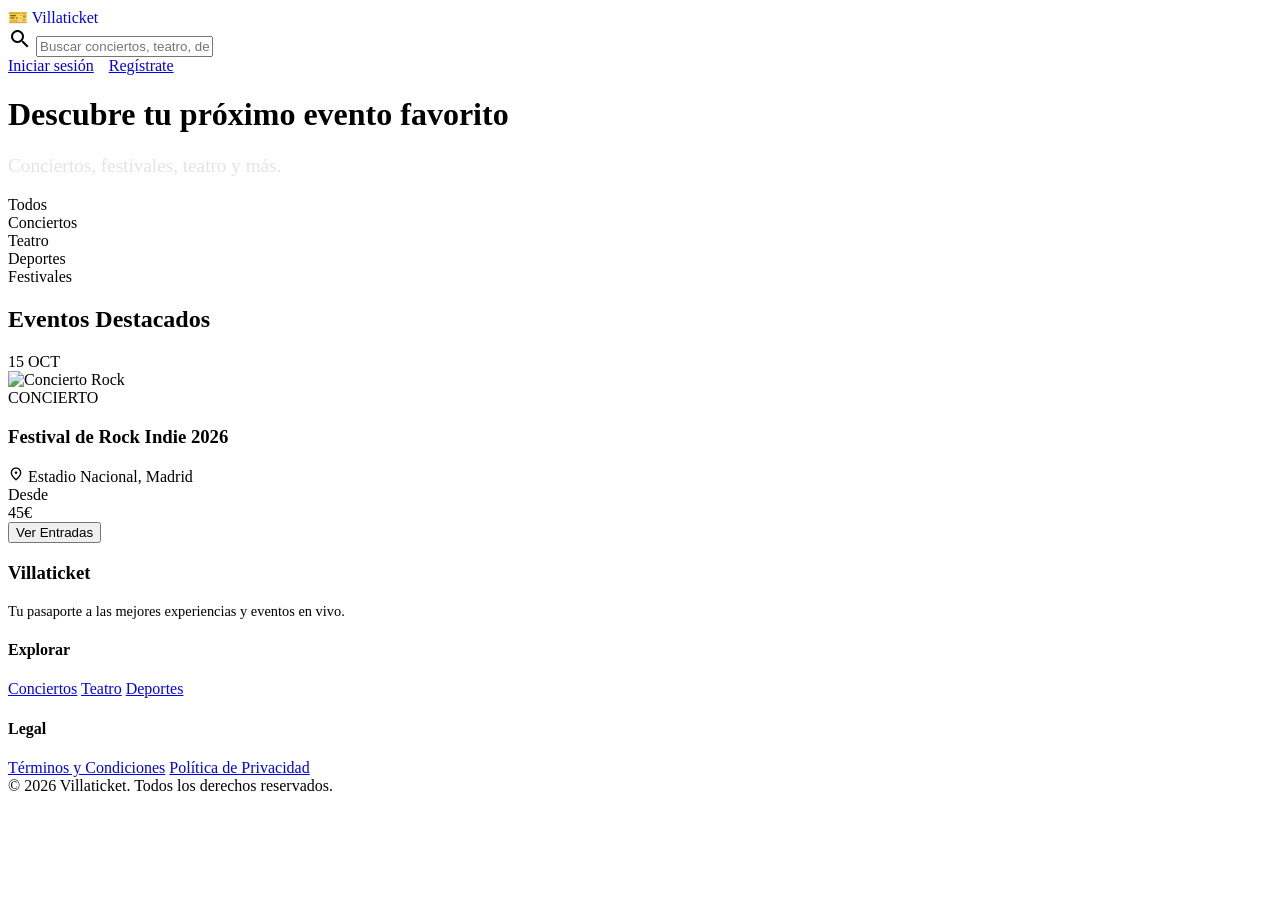
==== src/main/resources/static/index.html @ d1dad152 "actualizacion del frontend" ====
<!DOCTYPE html>
<html lang="es">
<head>
    <meta charset="UTF-8">
    <meta name="viewport" content="width=device-width, initial-scale=1.0">
    <title>Villaticket - Encuentra los mejores eventos</title>
    <link href="https://fonts.googleapis.com/css2?family=Inter:wght@400;500;600;700;800&display=swap" rel="stylesheet">
    <link href="https://fonts.googleapis.com/icon?family=Material+Icons+Outlined" rel="stylesheet">
    <link rel="stylesheet" href="css/styles.css">
</head>
<body>
<nav class="navbar">
    <div class="nav-container">
        <a href="index.html" class="logo-area" style="text-decoration: none;">
            <span>🎫</span> Villaticket
        </a>

        <div class="search-bar">
            <span class="material-icons-outlined">search</span>
            <input type="text" id="searchInput" placeholder="Buscar conciertos, teatro, deportes...">
        </div>

        <div class="nav-links" id="navContainer">
            <div id="nav-auth-links" style="display: flex; gap: 15px; align-items: center;">
                <a href="login.html" class="nav-item">Iniciar sesión</a>
                <a href="registro.html" class="btn btn-primary">Regístrate</a>
            </div>

            <div id="nav-user-links" style="display: none; gap: 15px; align-items: center;">
                <a href="mis-tickets.html" class="nav-item">Mis Entradas</a>
                <a href="#" class="nav-item" id="btnCerrarSesion" style="color: #ff4757;">Cerrar sesión</a>
            </div>
        </div>
    </div>
</nav>

<header class="hero-section">
    <div class="hero-content">
        <h1>Descubre tu próximo evento favorito</h1>
        <p style="color: #e4e4e7; font-size: 1.2rem; margin-top: 10px;">Conciertos, festivales, teatro y más.</p>
    </div>
</header>

<main class="container">
    <div class="filters-section">
        <div class="chip active">Todos</div>
        <div class="chip">Conciertos</div>
        <div class="chip">Teatro</div>
        <div class="chip">Deportes</div>
        <div class="chip">Festivales</div>
    </div>

    <h2 class="section-title">Eventos Destacados</h2>

    <div class="grid-eventos" id="eventosGrid">

        <article class="card-evento">
            <div class="card-image-wrapper">
                <div class="date-badge">
                    <span class="date-day">15</span>
                    <span class="date-month">OCT</span>
                </div>
                <img src="https://images.unsplash.com/photo-1540039155732-68ee23e15b51?ixlib=rb-1.2.1&auto=format&fit=crop&w=600&q=80" alt="Concierto Rock" class="card-img">
            </div>
            <div class="card-body">
                <span class="card-category">CONCIERTO</span>
                <h3 class="card-title">Festival de Rock Indie 2026</h3>
                <div class="card-info">
                    <span class="material-icons-outlined" style="font-size: 16px;">place</span>
                    <span>Estadio Nacional, Madrid</span>
                </div>
                <div class="card-footer">
                    <div class="price-tag">Desde <br><span class="price-amount">45€</span></div>
                    <button class="btn-buy-card">Ver Entradas</button>
                </div>
            </div>
        </article>
    </div>
</main>

<footer class="footer">
    <div class="container footer-content">
        <div class="footer-col">
            <h3 style="color: var(--primary);">Villaticket</h3>
            <p style="color: var(--text-muted); font-size: 0.9rem;">Tu pasaporte a las mejores experiencias y eventos en vivo.</p>
        </div>
        <div class="footer-col">
            <h4>Explorar</h4>
            <a href="#">Conciertos</a>
            <a href="#">Teatro</a>
            <a href="#">Deportes</a>
        </div>
        <div class="footer-col">
            <h4>Legal</h4>
            <a href="#">Términos y Condiciones</a>
            <a href="#">Política de Privacidad</a>
        </div>
    </div>
    <div class="copyright">
        &copy; 2026 Villaticket. Todos los derechos reservados.
    </div>
</footer>

<script src="js/api.js"></script>
<script src="js/auth.js"></script>
<script src="js/index.js"></script> </body>
</html>
---- src/main/resources/static/css/styles.css ----
/* --- ESTILOS ESPECÍFICOS PARA AUTH (LOGIN/REGISTER) --- */

/* Fondo especial para login/registro con un sutil destello rosa */
.auth-body {
    background-color: var(--bg-body);
    background-image: radial-gradient(circle at top right, rgba(255, 45, 85, 0.05), transparent 40%);
    min-height: 100vh;
    display: flex;
    flex-direction: column;
}

.auth-container {
    flex-grow: 1; /* Ocupa el espacio restante bajo el navbar */
    display: flex;
    align-items: center;
    justify-content: center;
    padding: 20px;
}

.auth-card {
    background-color: var(--bg-card);
    width: 100%;
    max-width: 440px;
    padding: 2.5rem;
    border-radius: var(--radius);
    border: 1px solid var(--border);
    /* Sombra suave para darle profundidad */
    box-shadow: 0 10px 40px rgba(0,0,0,0.4);
    animation: fadeIn 0.4s ease-out;
}

@keyframes fadeIn {
    from { opacity: 0; transform: translateY(15px); }
    to { opacity: 1; transform: translateY(0); }
}

.auth-title {
    text-align: center;
    font-size: 1.8rem;
    margin-bottom: 0.5rem;
    color: var(--text-main);
    font-weight: 700;
}

.auth-subtitle {
    text-align: center;
    color: var(--text-muted);
    font-size: 0.95rem;
    margin-bottom: 2rem;
}

/* Selector de Roles estilo Pill (Pastilla) */
.role-selector {
    display: flex;
    background-color: #27272a; /* Fondo oscuro del input */
    padding: 4px;
    border-radius: 8px; /* Bordes suaves */
    margin-bottom: 5px;
    border: 1px solid var(--border);
}

.role-option {
    flex: 1;
    text-align: center;
    padding: 10px;
    cursor: pointer;
    border-radius: 6px; /* Bordes interiores */
    font-size: 0.9rem;
    font-weight: 600;
    color: var(--text-muted);
    transition: all 0.2s ease;
    user-select: none;
}

.role-option:hover {
    color: var(--text-main);
}

/* El botón seleccionado se enciende con tu color principal */
.role-option.active {
    background-color: var(--primary);
    color: white;
    /* Sombra sutil del color primario */
    box-shadow: 0 4px 12px rgba(255, 45, 85, 0.3);
}

/* Enlaces del pie del formulario */
.auth-footer {
    text-align: center;
    margin-top: 1.5rem;
    font-size: 0.9rem;
    color: var(--text-muted);
}

.auth-link {
    color: var(--primary);
    text-decoration: none;
    font-weight: 600;
    transition: 0.3s;
}

.auth-link:hover {
    color: var(--primary-hover);
    text-decoration: underline;
}

.error-msg {
    background-color: rgba(255, 45, 85, 0.1);
    color: var(--primary);
    border: 1px solid rgba(255, 45, 85, 0.3);
    padding: 10px;
    border-radius: 8px;
    font-size: 0.85rem;
    margin-bottom: 15px;
    display: none;
    text-align: center;
}
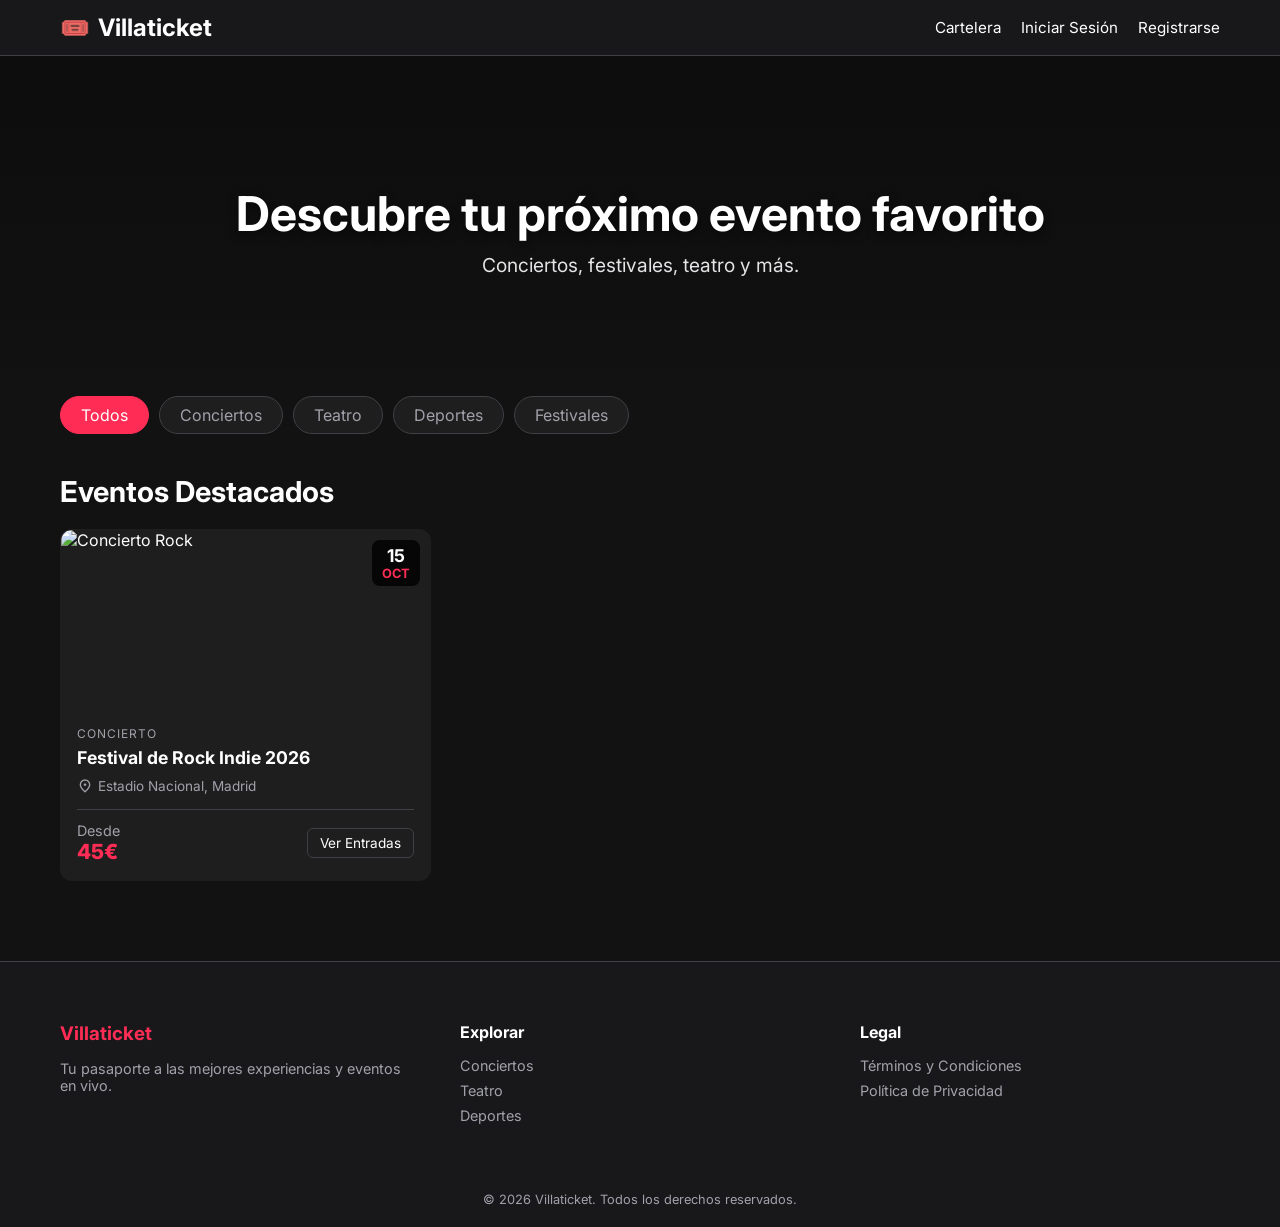
==== commit 37153117: "actualizacion lector qr" ====
--- a/src/main/resources/static/index.html
+++ b/src/main/resources/static/index.html
@@ -11,25 +11,20 @@
 <body>
 <nav class="navbar">
     <div class="nav-container">
-        <a href="index.html" class="logo-area" style="text-decoration: none;">
-            <span>🎫</span> Villaticket
+        <a href="index.html" class="logo-area" style="text-decoration: none; color: white; font-weight: bold; font-size: 1.5rem;">
+            <span>🎟️</span> Villaticket
         </a>
+        <div class="nav-links">
+            <a href="index.html" class="nav-item">Cartelera</a>
 
-        <div class="search-bar">
-            <span class="material-icons-outlined">search</span>
-            <input type="text" id="searchInput" placeholder="Buscar conciertos, teatro, deportes...">
-        </div>
+            <a href="login.html" id="navLogin" class="nav-item">Iniciar Sesión</a>
+            <a href="registro.html" id="navRegistro" class="nav-item">Registrarse</a>
 
-        <div class="nav-links" id="navContainer">
-            <div id="nav-auth-links" style="display: flex; gap: 15px; align-items: center;">
-                <a href="login.html" class="nav-item">Iniciar sesión</a>
-                <a href="registro.html" class="btn btn-primary">Regístrate</a>
-            </div>
+            <a href="mis-tickets.html" id="navMisTickets" class="nav-item" style="display: none;">Mis Tickets</a>
 
-            <div id="nav-user-links" style="display: none; gap: 15px; align-items: center;">
-                <a href="mis-tickets.html" class="nav-item">Mis Entradas</a>
-                <a href="#" class="nav-item" id="btnCerrarSesion" style="color: #ff4757;">Cerrar sesión</a>
-            </div>
+            <a href="dashboard-vendedor.html" id="navAdmin" class="nav-item" style="display: none; background: #ff4757; color: white; border-radius: 5px;">Dashboard</a>
+
+            <a href="#" id="navLogout" class="nav-item" style="display: none; color: #ff4757;" onclick="Auth.cerrarSesion()">Cerrar Sesión</a>
         </div>
     </div>
 </nav>
--- a/src/main/resources/static/css/styles.css
+++ b/src/main/resources/static/css/styles.css
@@ -114,4 +114,584 @@
     margin-bottom: 15px;
     display: none;
     text-align: center;
+}
+
+
+/*------- diseños de eliminar despues --------------*/
+
+:root {
+    /* Paleta Oscura inspirada en Joinnus pero Dark */
+    --bg-body: #121212;        /* Fondo muy oscuro */
+    --bg-card: #1e1e1e;        /* Tarjetas un poco más claras */
+    --bg-header: #18181b;      /* Header sólido */
+
+    /* Colores de Acento */
+    --primary: #ff2d55;        /* El Rojo/Rosa Joinnus vibrante */
+    --primary-hover: #e01b42;
+
+    /* Textos */
+    --text-main: #ffffff;
+    --text-muted: #a1a1aa;
+
+    /* Bordes y UI */
+    --border: #3f3f46;
+    --radius: 12px;
+}
+
+* {
+    margin: 0;
+    padding: 0;
+    box-sizing: border-box;
+    font-family: 'Inter', sans-serif; /* Tipografía moderna */
+}
+
+body {
+    background-color: var(--bg-body);
+    color: var(--text-main);
+}
+
+/* --- NAVBAR --- */
+.navbar {
+    background-color: var(--bg-header);
+    border-bottom: 1px solid var(--border);
+    position: sticky;
+    top: 0;
+    z-index: 1000;
+    padding: 0.8rem 0;
+}
+
+.nav-container {
+    max-width: 1200px;
+    margin: 0 auto;
+    display: flex;
+    justify-content: space-between;
+    align-items: center;
+    padding: 0 20px;
+}
+
+.logo-area {
+    display: flex;
+    align-items: center;
+    gap: 8px;
+    color: var(--primary);
+    font-weight: 700;
+    font-size: 1.4rem;
+    cursor: pointer;
+}
+
+/* Barra de Búsqueda estilo Joinnus */
+.search-bar {
+    background-color: #27272a;
+    border-radius: 50px;
+    padding: 8px 16px;
+    display: flex;
+    align-items: center;
+    width: 40%;
+    border: 1px solid transparent;
+    transition: 0.3s;
+}
+
+.search-bar:focus-within {
+    border-color: var(--primary);
+    background-color: #000;
+}
+
+.search-bar input {
+    background: transparent;
+    border: none;
+    outline: none;
+    color: white;
+    margin-left: 10px;
+    width: 100%;
+}
+
+.search-bar .material-icons-outlined {
+    color: var(--text-muted);
+}
+
+.nav-links {
+    display: flex;
+    align-items: center;
+    gap: 20px;
+}
+
+.nav-item {
+    color: var(--text-main);
+    text-decoration: none;
+    font-size: 0.95rem;
+    transition: 0.3s;
+}
+
+.nav-item:hover { color: var(--primary); }
+
+.btn {
+    padding: 8px 20px;
+    border-radius: 6px;
+    text-decoration: none;
+    font-weight: 600;
+    font-size: 0.9rem;
+    transition: 0.3s;
+}
+
+.btn-text { color: var(--text-main); }
+.btn-text:hover { color: var(--primary); }
+
+.btn-primary {
+    background-color: var(--primary);
+    color: white;
+}
+
+.btn-primary:hover {
+    background-color: var(--primary-hover);
+    transform: translateY(-2px);
+}
+
+/* --- HERO --- */
+.hero-section {
+    height: 350px;
+    background: linear-gradient(to bottom, rgba(0,0,0,0.3), var(--bg-body)),
+                url('https://images.unsplash.com/photo-1492684223066-81342ee5ff30?ixlib=rb-1.2.1&auto=format&fit=crop&w=1350&q=80');
+    background-size: cover;
+    background-position: center;
+    display: flex;
+    align-items: center;
+    justify-content: center;
+    text-align: center;
+}
+
+.hero-content h1 {
+    font-size: 3rem;
+    margin-bottom: 10px;
+    text-shadow: 0 4px 10px rgba(0,0,0,0.5);
+}
+
+/* --- FILTERS / CHIPS --- */
+.container {
+    max-width: 1200px;
+    margin: 0 auto;
+    padding: 20px;
+}
+
+.filters-section {
+    display: flex;
+    gap: 10px;
+    overflow-x: auto;
+    padding-bottom: 10px;
+    margin-top: -30px; /* Efecto flotante sobre el hero */
+    position: relative;
+    z-index: 10;
+}
+
+.chip {
+    background-color: var(--bg-card);
+    border: 1px solid var(--border);
+    color: var(--text-muted);
+    padding: 8px 20px;
+    border-radius: 20px;
+    cursor: pointer;
+    white-space: nowrap;
+    transition: 0.3s;
+}
+
+.chip:hover, .chip.active {
+    background-color: var(--primary);
+    color: white;
+    border-color: var(--primary);
+}
+
+/* --- GRID CARDS --- */
+.section-title {
+    margin: 30px 0 20px 0;
+    font-size: 1.8rem;
+}
+
+.grid-eventos {
+    display: grid;
+    grid-template-columns: repeat(auto-fill, minmax(280px, 1fr)); /* Responsive Grid */
+    gap: 24px;
+}
+
+/* Tarjeta estilo Joinnus Dark */
+.card-evento {
+    background-color: var(--bg-card);
+    border-radius: var(--radius);
+    overflow: hidden;
+    transition: transform 0.3s, box-shadow 0.3s;
+    border: 1px solid transparent;
+    display: flex;
+    flex-direction: column;
+}
+
+.card-evento:hover {
+    transform: translateY(-5px);
+    border-color: var(--border);
+    box-shadow: 0 10px 30px rgba(0,0,0,0.5);
+}
+
+.card-image-wrapper {
+    position: relative;
+    height: 180px;
+}
+
+.card-img {
+    width: 100%;
+    height: 100%;
+    object-fit: cover;
+}
+
+/* Badge de fecha sobre la imagen */
+.date-badge {
+    position: absolute;
+    top: 10px;
+    right: 10px;
+    background-color: rgba(0,0,0,0.8);
+    color: white;
+    padding: 5px 10px;
+    border-radius: 8px;
+    font-size: 0.8rem;
+    font-weight: bold;
+    text-align: center;
+    backdrop-filter: blur(4px);
+}
+
+.date-day { font-size: 1.1rem; display: block; }
+.date-month { text-transform: uppercase; color: var(--primary); }
+
+.card-body {
+    padding: 16px;
+    display: flex;
+    flex-direction: column;
+    flex-grow: 1;
+}
+
+.card-category {
+    font-size: 0.75rem;
+    color: var(--text-muted);
+    text-transform: uppercase;
+    letter-spacing: 1px;
+    margin-bottom: 5px;
+}
+
+.card-title {
+    font-size: 1.1rem;
+    font-weight: 700;
+    margin-bottom: 8px;
+    line-height: 1.4;
+    color: var(--text-main);
+}
+
+.card-info {
+    display: flex;
+    align-items: center;
+    gap: 5px;
+    color: var(--text-muted);
+    font-size: 0.85rem;
+    margin-bottom: 15px;
+}
+
+.card-footer {
+    margin-top: auto;
+    display: flex;
+    justify-content: space-between;
+    align-items: center;
+    border-top: 1px solid var(--border);
+    padding-top: 12px;
+}
+
+.price-tag {
+    font-size: 0.9rem;
+    color: var(--text-muted);
+}
+
+.price-amount {
+    font-size: 1.3rem;
+    font-weight: 800;
+    color: var(--primary);
+}
+
+.btn-buy-card {
+    background-color: transparent;
+    color: var(--text-main);
+    border: 1px solid var(--border);
+    padding: 6px 12px;
+    border-radius: 6px;
+    cursor: pointer;
+    font-size: 0.85rem;
+    transition: 0.3s;
+}
+
+.btn-buy-card:hover {
+    background-color: var(--text-main);
+    color: black;
+}
+
+/* --- FOOTER --- */
+.footer {
+    background-color: var(--bg-header);
+    margin-top: 60px;
+    padding: 40px 0 20px 0;
+    border-top: 1px solid var(--border);
+}
+
+.footer-content {
+    display: grid;
+    grid-template-columns: repeat(auto-fit, minmax(200px, 1fr));
+    gap: 40px;
+}
+
+.footer-col h3, .footer-col h4 {
+    color: var(--text-main);
+    margin-bottom: 15px;
+}
+
+.footer-col a {
+    display: block;
+    color: var(--text-muted);
+    text-decoration: none;
+    margin-bottom: 8px;
+    font-size: 0.9rem;
+}
+
+.footer-col a:hover { color: var(--primary); }
+
+.copyright {
+    text-align: center;
+    margin-top: 40px;
+    color: var(--text-muted);
+    font-size: 0.8rem;
+}
+
+/* RESPONSIVE */
+@media (max-width: 768px) {
+    .nav-links, .search-bar { display: none; } /* En móvil simplificamos */
+    .hero-content h1 { font-size: 2rem; }
+}
+
+/* --- ESTILOS DE AUTENTICACIÓN (LOGIN/REGISTER) --- */
+
+.auth-body {
+    background-image: radial-gradient(circle at top right, rgba(255, 45, 85, 0.1), transparent 40%),
+                      radial-gradient(circle at bottom left, rgba(108, 92, 231, 0.1), transparent 40%);
+}
+
+.auth-container {
+    min-height: calc(100vh - 140px); /* Restamos header/footer aprox */
+    display: flex;
+    align-items: center;
+    justify-content: center;
+    padding: 20px;
+}
+
+.auth-card {
+    background-color: var(--bg-card);
+    width: 100%;
+    max-width: 420px;
+    padding: 2.5rem;
+    border-radius: var(--radius);
+    border: 1px solid var(--border);
+    box-shadow: 0 15px 35px rgba(0,0,0,0.5);
+    animation: fadeIn 0.5s ease-out;
+}
+
+@keyframes fadeIn {
+    from { opacity: 0; transform: translateY(20px); }
+    to { opacity: 1; transform: translateY(0); }
+}
+
+.auth-title {
+    text-align: center;
+    font-size: 1.8rem;
+    margin-bottom: 0.5rem;
+    color: var(--text-main);
+}
+
+.auth-subtitle {
+    text-align: center;
+    color: var(--text-muted);
+    font-size: 0.9rem;
+    margin-bottom: 2rem;
+}
+
+/* Campos de Formulario */
+.form-group {
+    margin-bottom: 1.2rem;
+}
+
+.form-label {
+    display: block;
+    margin-bottom: 8px;
+    font-size: 0.85rem;
+    color: var(--text-muted);
+    font-weight: 500;
+}
+
+.form-control {
+    width: 100%;
+    background-color: #27272a; /* Input oscuro */
+    border: 1px solid var(--border);
+    padding: 12px 16px;
+    border-radius: 8px;
+    color: white;
+    font-size: 1rem;
+    outline: none;
+    transition: 0.3s;
+}
+
+.form-control:focus {
+    border-color: var(--primary);
+    box-shadow: 0 0 0 3px rgba(255, 45, 85, 0.2);
+}
+
+/* Selector de Rol (Cliente vs Vendedor) */
+.role-selector {
+    display: flex;
+    background-color: #27272a;
+    padding: 5px;
+    border-radius: 50px;
+    margin-bottom: 20px;
+    border: 1px solid var(--border);
+}
+
+.role-option {
+    flex: 1;
+    text-align: center;
+    padding: 10px;
+    cursor: pointer;
+    border-radius: 50px;
+    font-size: 0.9rem;
+    font-weight: 600;
+    color: var(--text-muted);
+    transition: 0.3s;
+    user-select: none; /* Evita que se seleccione el texto */
+}
+
+/* La clase .active se pone con JS */
+.role-option.active {
+    background-color: var(--primary);
+    color: white;
+    box-shadow: 0 2px 10px rgba(255, 45, 85, 0.4);
+}
+
+/* Footer del Formulario */
+.auth-footer {
+    text-align: center;
+    margin-top: 1.5rem;
+    font-size: 0.9rem;
+    color: var(--text-muted);
+}
+
+.auth-link {
+    color: var(--primary);
+    text-decoration: none;
+    font-weight: 600;
+}
+
+.auth-link:hover { text-decoration: underline; }
+
+/* Mensaje de Error */
+.error-msg {
+    color: #ff4757;
+    font-size: 0.85rem;
+    margin-top: 5px;
+    display: none; /* Se muestra con JS */
+}
+
+/* --- ESTILOS CREAR EVENTO --- */
+.upload-area {
+    border: 2px dashed var(--border);
+    border-radius: var(--radius);
+    padding: 40px;
+    text-align: center;
+    cursor: pointer;
+    transition: 0.3s;
+    background-color: rgba(255,255,255,0.02);
+}
+
+.upload-area:hover {
+    border-color: var(--primary);
+    background-color: rgba(255, 45, 85, 0.05);
+}
+
+.upload-icon { font-size: 3rem; color: var(--text-muted); margin-bottom: 10px; }
+
+/* --- ESTILOS MIS TICKETS (El diseño "Entrada Real") --- */
+.ticket-container {
+    display: flex;
+    flex-direction: column;
+    gap: 20px;
+}
+
+.ticket-card-real {
+    display: flex;
+    background-color: var(--bg-card);
+    border-radius: var(--radius);
+    overflow: hidden;
+    border: 1px solid var(--border);
+    position: relative;
+    height: 200px;
+    transition: 0.3s;
+}
+
+.ticket-card-real:hover {
+    box-shadow: 0 10px 30px rgba(0,0,0,0.5);
+    transform: translateX(5px);
+}
+
+/* Parte Izquierda (Info Evento) */
+.ticket-left {
+    flex: 1; /* Ocupa todo el espacio posible */
+    padding: 25px;
+    display: flex;
+    flex-direction: column;
+    justify-content: center;
+    border-right: 2px dashed #3f3f46; /* Línea de corte */
+    position: relative;
+}
+
+/* Los "mordiscos" o agujeros del ticket */
+.ticket-left::after, .ticket-left::before {
+    content: '';
+    position: absolute;
+    right: -10px;
+    width: 20px;
+    height: 20px;
+    background-color: var(--bg-body); /* Color del fondo de la web */
+    border-radius: 50%;
+}
+.ticket-left::before { top: -10px; }
+.ticket-left::after { bottom: -10px; }
+
+.ticket-event-title { font-size: 1.5rem; font-weight: 700; color: var(--text-main); margin-bottom: 10px;}
+.ticket-meta { color: var(--text-muted); margin-bottom: 5px; display: flex; align-items: center; gap: 5px;}
+
+/* Parte Derecha (QR) */
+.ticket-right {
+    width: 200px;
+    display: flex;
+    align-items: center;
+    justify-content: center;
+    background-color: white; /* El QR necesita contraste */
+    padding: 10px;
+    flex-shrink: 0;
+}
+
+/* ESTADO DEL TICKET (Badge) */
+.ticket-status {
+    display: inline-block;
+    padding: 4px 10px;
+    border-radius: 4px;
+    font-size: 0.8rem;
+    font-weight: bold;
+    margin-top: 10px;
+}
+.status-valid { background-color: rgba(0, 184, 148, 0.2); color: #00b894; border: 1px solid #00b894;}
+.status-used { background-color: rgba(255, 255, 255, 0.1); color: #b2bec3; border: 1px solid #636e72;}
+
+/* Responsive para tickets */
+@media (max-width: 768px) {
+    .ticket-card-real { flex-direction: column; height: auto; }
+    .ticket-left { border-right: none; border-bottom: 2px dashed #3f3f46; }
+    .ticket-right { width: 100%; padding: 20px; }
+    /* Ajuste agujeros */
+    .ticket-left::after, .ticket-left::before { right: auto; left: -10px; } /* Simplificado para móvil */
 }
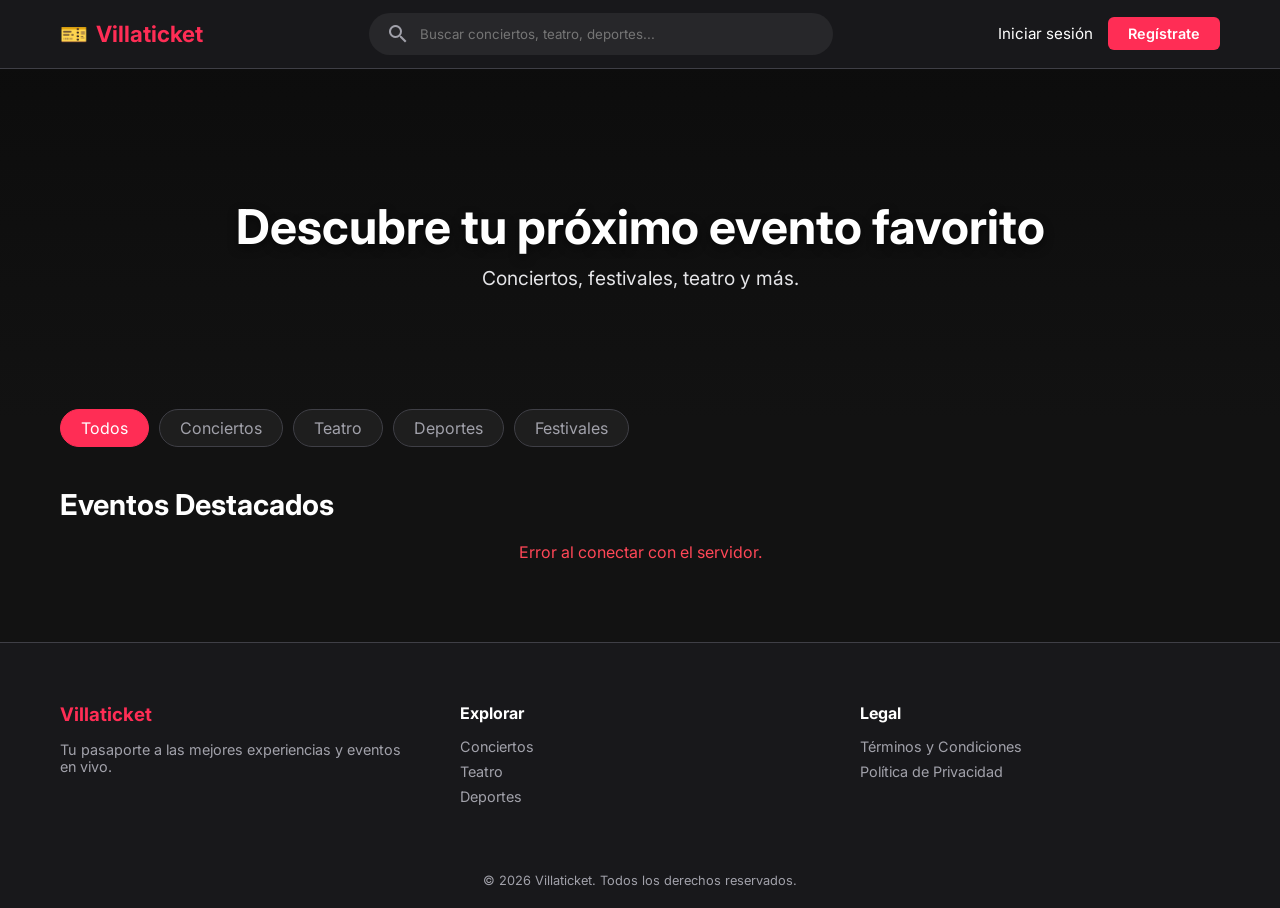
==== commit ee301cfa: "actualizacion lector qr2" ====
--- a/src/main/resources/static/index.html
+++ b/src/main/resources/static/index.html
@@ -11,20 +11,28 @@
 <body>
 <nav class="navbar">
     <div class="nav-container">
-        <a href="index.html" class="logo-area" style="text-decoration: none; color: white; font-weight: bold; font-size: 1.5rem;">
-            <span>🎟️</span> Villaticket
+        <a href="index.html" class="logo-area" style="text-decoration: none;">
+            <span>🎫</span> Villaticket
         </a>
-        <div class="nav-links">
-            <a href="index.html" class="nav-item">Cartelera</a>
 
-            <a href="login.html" id="navLogin" class="nav-item">Iniciar Sesión</a>
-            <a href="registro.html" id="navRegistro" class="nav-item">Registrarse</a>
+        <div class="search-bar">
+            <span class="material-icons-outlined">search</span>
+            <input type="text" id="searchInput" placeholder="Buscar conciertos, teatro, deportes...">
+        </div>
 
-            <a href="mis-tickets.html" id="navMisTickets" class="nav-item" style="display: none;">Mis Tickets</a>
+        <div class="nav-links" id="navContainer">
+            <div id="nav-auth-links" style="display: flex; gap: 15px; align-items: center;">
+                <a href="login.html" class="nav-item">Iniciar sesión</a>
+                <a href="registro.html" class="btn btn-primary">Regístrate</a>
+            </div>
 
-            <a href="dashboard-vendedor.html" id="navAdmin" class="nav-item" style="display: none; background: #ff4757; color: white; border-radius: 5px;">Dashboard</a>
+            <div id="nav-user-links" style="display: none; gap: 15px; align-items: center;">
+                <a href="mis-tickets.html" id="navMisTickets" class="nav-item">Mis Entradas</a>
 
-            <a href="#" id="navLogout" class="nav-item" style="display: none; color: #ff4757;" onclick="Auth.cerrarSesion()">Cerrar Sesión</a>
+                <a href="dashboard-vendedor.html" id="navAdmin" class="nav-item" style="display: none; background: #ff4757; color: white; padding: 6px 12px; border-radius: 5px;">Panel Vendedor</a>
+
+                <a href="#" class="nav-item" id="btnCerrarSesion" style="color: #ff4757;" onclick="Auth.cerrarSesion()">Cerrar sesión</a>
+            </div>
         </div>
     </div>
 </nav>
@@ -48,28 +56,6 @@
     <h2 class="section-title">Eventos Destacados</h2>
 
     <div class="grid-eventos" id="eventosGrid">
-
-        <article class="card-evento">
-            <div class="card-image-wrapper">
-                <div class="date-badge">
-                    <span class="date-day">15</span>
-                    <span class="date-month">OCT</span>
-                </div>
-                <img src="https://images.unsplash.com/photo-1540039155732-68ee23e15b51?ixlib=rb-1.2.1&auto=format&fit=crop&w=600&q=80" alt="Concierto Rock" class="card-img">
-            </div>
-            <div class="card-body">
-                <span class="card-category">CONCIERTO</span>
-                <h3 class="card-title">Festival de Rock Indie 2026</h3>
-                <div class="card-info">
-                    <span class="material-icons-outlined" style="font-size: 16px;">place</span>
-                    <span>Estadio Nacional, Madrid</span>
-                </div>
-                <div class="card-footer">
-                    <div class="price-tag">Desde <br><span class="price-amount">45€</span></div>
-                    <button class="btn-buy-card">Ver Entradas</button>
-                </div>
-            </div>
-        </article>
     </div>
 </main>
 
@@ -98,5 +84,6 @@
 
 <script src="js/api.js"></script>
 <script src="js/auth.js"></script>
-<script src="js/index.js"></script> </body>
+<script src="js/index.js"></script>
+</body>
 </html>
--- a/src/main/resources/static/css/styles.css
+++ b/src/main/resources/static/css/styles.css
@@ -694,4 +694,90 @@
     .ticket-right { width: 100%; padding: 20px; }
     /* Ajuste agujeros */
     .ticket-left::after, .ticket-left::before { right: auto; left: -10px; } /* Simplificado para móvil */
+}
+
+/* =========================================
+   ESTADÍSTICAS DEL DASHBOARD VENDEDOR
+   ========================================= */
+.stats-grid {
+    display: grid;
+    grid-template-columns: repeat(auto-fit, minmax(250px, 1fr));
+    gap: 20px;
+    margin-bottom: 30px;
+    margin-top: 20px;
+}
+
+.stat-card {
+    background: #2a2a35; /* Adaptado al modo oscuro */
+    border-radius: 10px;
+    padding: 20px;
+    display: flex;
+    align-items: center;
+    gap: 15px;
+    box-shadow: 0 4px 6px rgba(0,0,0,0.2);
+    border: 1px solid rgba(255,255,255,0.05);
+    transition: transform 0.3s ease;
+}
+
+.stat-card:hover {
+    transform: translateY(-5px);
+}
+
+.stat-icon {
+    background: rgba(255, 71, 87, 0.1);
+    color: #ff4757;
+    padding: 15px;
+    border-radius: 50%;
+    display: flex;
+    justify-content: center;
+    align-items: center;
+}
+
+.stat-details h3 {
+    margin: 0;
+    font-size: 0.9rem;
+    color: #a1a1aa;
+    text-transform: uppercase;
+    letter-spacing: 0.5px;
+}
+
+.stat-details p {
+    margin: 5px 0 0;
+    font-size: 1.8rem;
+    font-weight: bold;
+    color: #ffffff;
+}
+
+/* Barras de progreso para las zonas */
+.zonas-stats {
+    margin-top: 15px;
+    padding-top: 15px;
+    border-top: 1px solid rgba(255,255,255,0.1);
+}
+
+.zona-stat {
+    margin-bottom: 10px;
+}
+
+.zona-stat-header {
+    display: flex;
+    justify-content: space-between;
+    font-size: 0.85rem;
+    color: #d4d4d8;
+    margin-bottom: 5px;
+}
+
+.progress-bar-bg {
+    width: 100%;
+    height: 8px;
+    background: #3f3f46;
+    border-radius: 4px;
+    overflow: hidden;
+}
+
+.progress-fill {
+    height: 100%;
+    background: #ff4757;
+    border-radius: 4px;
+    transition: width 0.5s ease-in-out;
 }
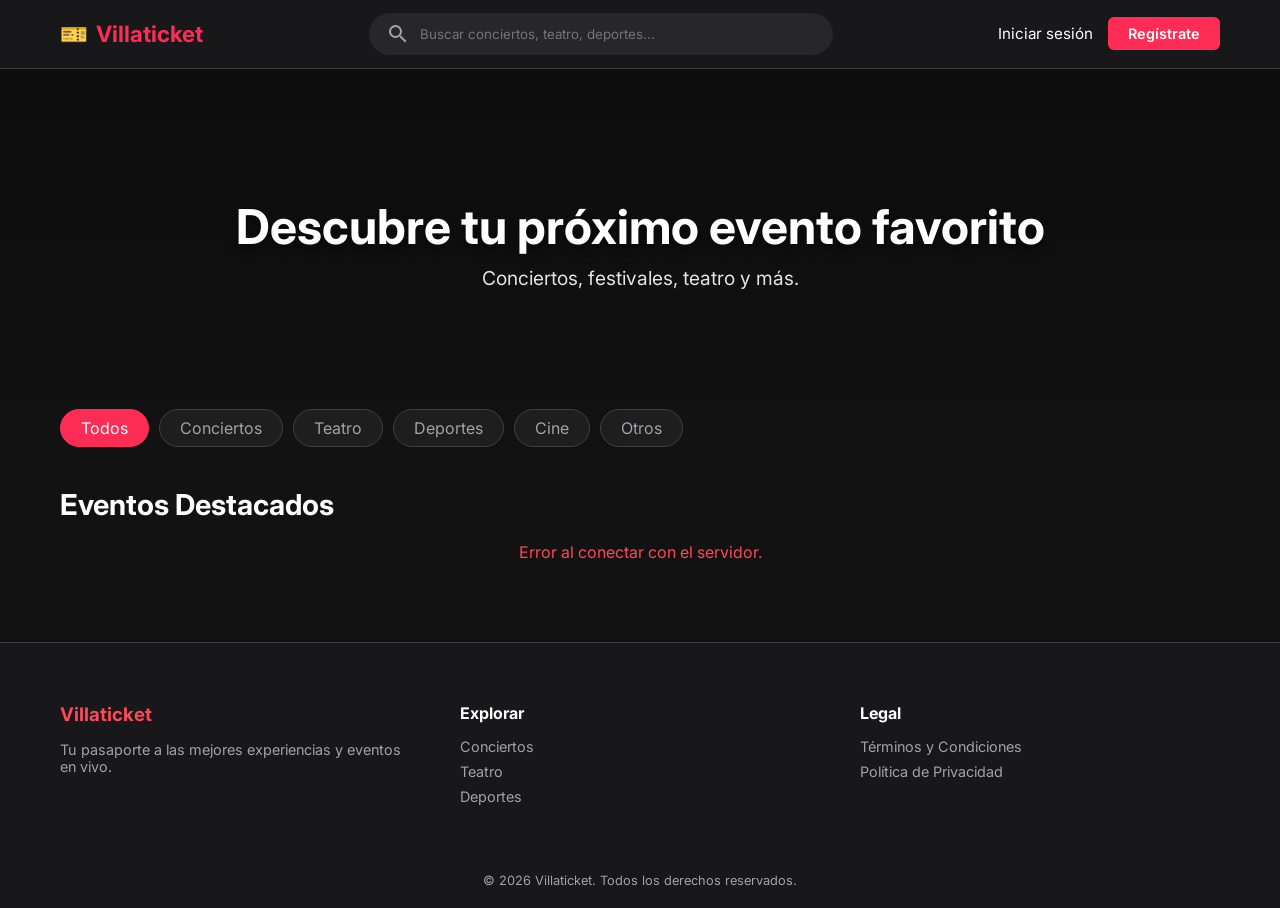
==== commit c1b3700e: "funcionalidad buscador eventos" ====
--- a/src/main/resources/static/index.html
+++ b/src/main/resources/static/index.html
@@ -14,6 +14,11 @@
         <a href="index.html" class="logo-area" style="text-decoration: none;">
             <span>🎫</span> Villaticket
         </a>
+        <button class="menu-toggle" id="menuToggle">
+            <span></span>
+            <span></span>
+            <span></span>
+        </button>
 
         <div class="search-bar">
             <span class="material-icons-outlined">search</span>
@@ -28,9 +33,7 @@
 
             <div id="nav-user-links" style="display: none; gap: 15px; align-items: center;">
                 <a href="mis-tickets.html" id="navMisTickets" class="nav-item">Mis Entradas</a>
-
                 <a href="dashboard-vendedor.html" id="navAdmin" class="nav-item" style="display: none; background: #ff4757; color: white; padding: 6px 12px; border-radius: 5px;">Panel Vendedor</a>
-
                 <a href="#" class="nav-item" id="btnCerrarSesion" style="color: #ff4757;" onclick="Auth.cerrarSesion()">Cerrar sesión</a>
             </div>
         </div>
@@ -46,11 +49,12 @@
 
 <main class="container">
     <div class="filters-section">
-        <div class="chip active">Todos</div>
-        <div class="chip">Conciertos</div>
-        <div class="chip">Teatro</div>
-        <div class="chip">Deportes</div>
-        <div class="chip">Festivales</div>
+        <div class="chip active" data-categoria="todas">Todos</div>
+        <div class="chip" data-categoria="Concierto">Conciertos</div>
+        <div class="chip" data-categoria="Teatro">Teatro</div>
+        <div class="chip" data-categoria="Deporte">Deportes</div>
+        <div class="chip" data-categoria="Cine">Cine</div>
+        <div class="chip" data-categoria="Otros">Otros</div>
     </div>
 
     <h2 class="section-title">Eventos Destacados</h2>
@@ -62,8 +66,8 @@
 <footer class="footer">
     <div class="container footer-content">
         <div class="footer-col">
-            <h3 style="color: var(--primary);">Villaticket</h3>
-            <p style="color: var(--text-muted); font-size: 0.9rem;">Tu pasaporte a las mejores experiencias y eventos en vivo.</p>
+            <h3 style="color: #ff4757;">Villaticket</h3>
+            <p style="color: #a1a1aa; font-size: 0.9rem;">Tu pasaporte a las mejores experiencias y eventos en vivo.</p>
         </div>
         <div class="footer-col">
             <h4>Explorar</h4>
--- a/src/main/resources/static/css/styles.css
+++ b/src/main/resources/static/css/styles.css
@@ -780,4 +780,111 @@
     background: #ff4757;
     border-radius: 4px;
     transition: width 0.5s ease-in-out;
+}
+
+
+/* =========================================
+   CONTENEDOR DEL GRÁFICO (CHART.JS)
+   ========================================= */
+.chart-section {
+    background: #2a2a35;
+    padding: 20px;
+    border-radius: 10px;
+    border: 1px solid rgba(255,255,255,0.05);
+    margin-bottom: 40px;
+    box-shadow: 0 4px 6px rgba(0,0,0,0.2);
+}
+
+.chart-section h3 {
+    color: #ffffff;
+    margin-top: 0;
+    margin-bottom: 20px;
+    font-size: 1.2rem;
+    font-weight: 600;
+}
+
+.chart-container {
+    position: relative;
+    height: 300px;
+    width: 100%;
+}
+
+/* =========================================
+   MENÚ RESPONSIVO (MÓVIL)
+   ========================================= */
+
+/* Botón de hamburguesa (oculto por defecto en PC) */
+.menu-toggle {
+    display: none;
+    flex-direction: column;
+    gap: 5px;
+    cursor: pointer;
+    background: none;
+    border: none;
+    z-index: 1001;
+}
+
+.menu-toggle span {
+    display: block;
+    width: 25px;
+    height: 3px;
+    background-color: white;
+    border-radius: 2px;
+    transition: 0.3s;
+}
+
+@media (max-width: 768px) {
+    .menu-toggle {
+        display: flex; /* Aparece en móviles */
+    }
+
+    .nav-links {
+        display: none; /* Se oculta el menú horizontal */
+        flex-direction: column;
+        position: absolute;
+        top: 70px;
+        left: 0;
+        width: 100%;
+        background-color: #1a1a2e;
+        padding: 20px;
+        border-bottom: 1px solid rgba(255,255,255,0.1);
+        box-shadow: 0 10px 15px rgba(0,0,0,0.5);
+    }
+
+    /* Clase que se activa al hacer clic en la hamburguesa */
+    .nav-links.active {
+        display: flex;
+        animation: fadeInDown 0.3s ease forwards;
+    }
+
+    .nav-item {
+        width: 100%;
+        padding: 15px 0;
+        border-bottom: 1px solid rgba(255,255,255,0.05);
+    }
+
+    #nav-user-links, #nav-auth-links {
+        flex-direction: column;
+        width: 100%;
+        gap: 0;
+    }
+}
+
+@keyframes fadeInDown {
+    from { opacity: 0; transform: translateY(-10px); }
+    to { opacity: 1; transform: translateY(0); }
+}
+
+/* Estilo para el botón de categoría activo */
+.cat-btn.active {
+    background-color: #ff4757 !important;
+    color: white !important;
+    border-color: #ff4757 !important;
+    box-shadow: 0 0 10px rgba(255, 71, 87, 0.4);
+}
+
+.search-bar input:focus {
+    outline: none;
+    border-color: #ff4757;
+    box-shadow: 0 0 8px rgba(255, 71, 87, 0.2);
 }
